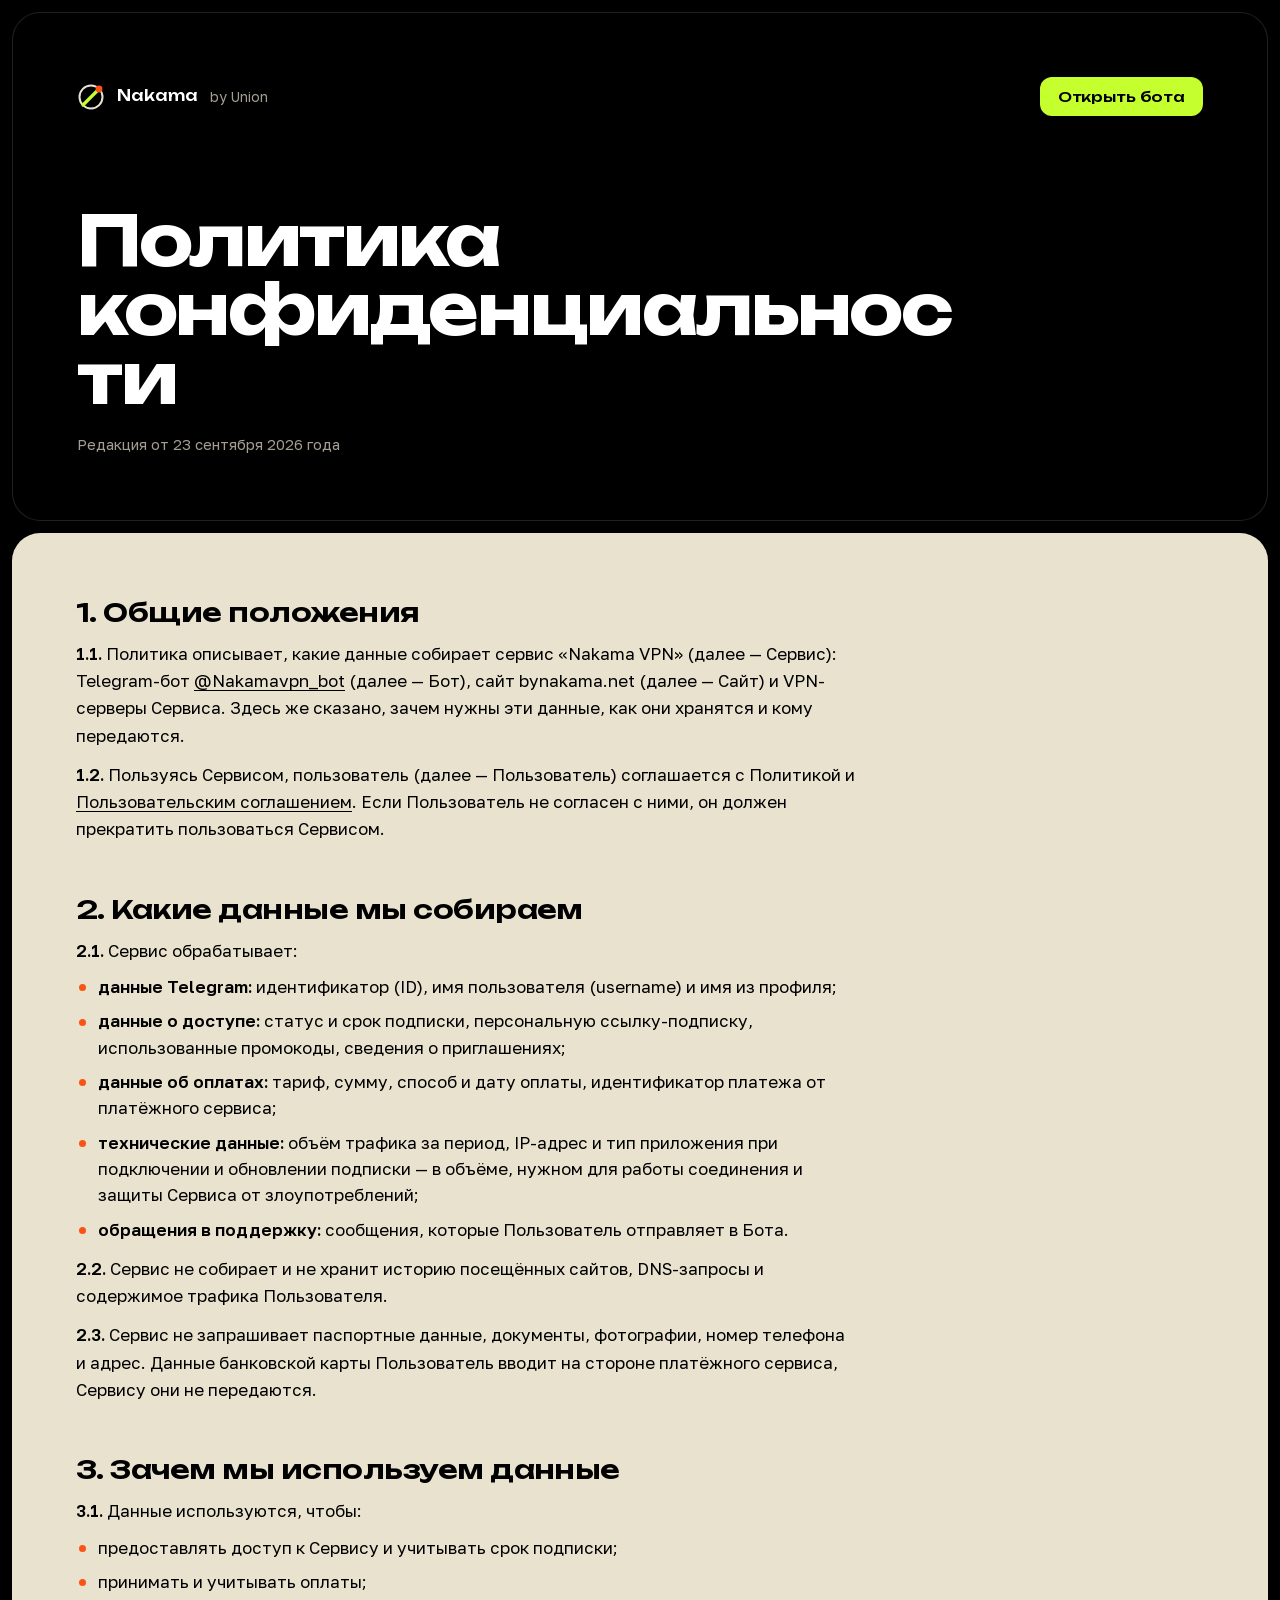
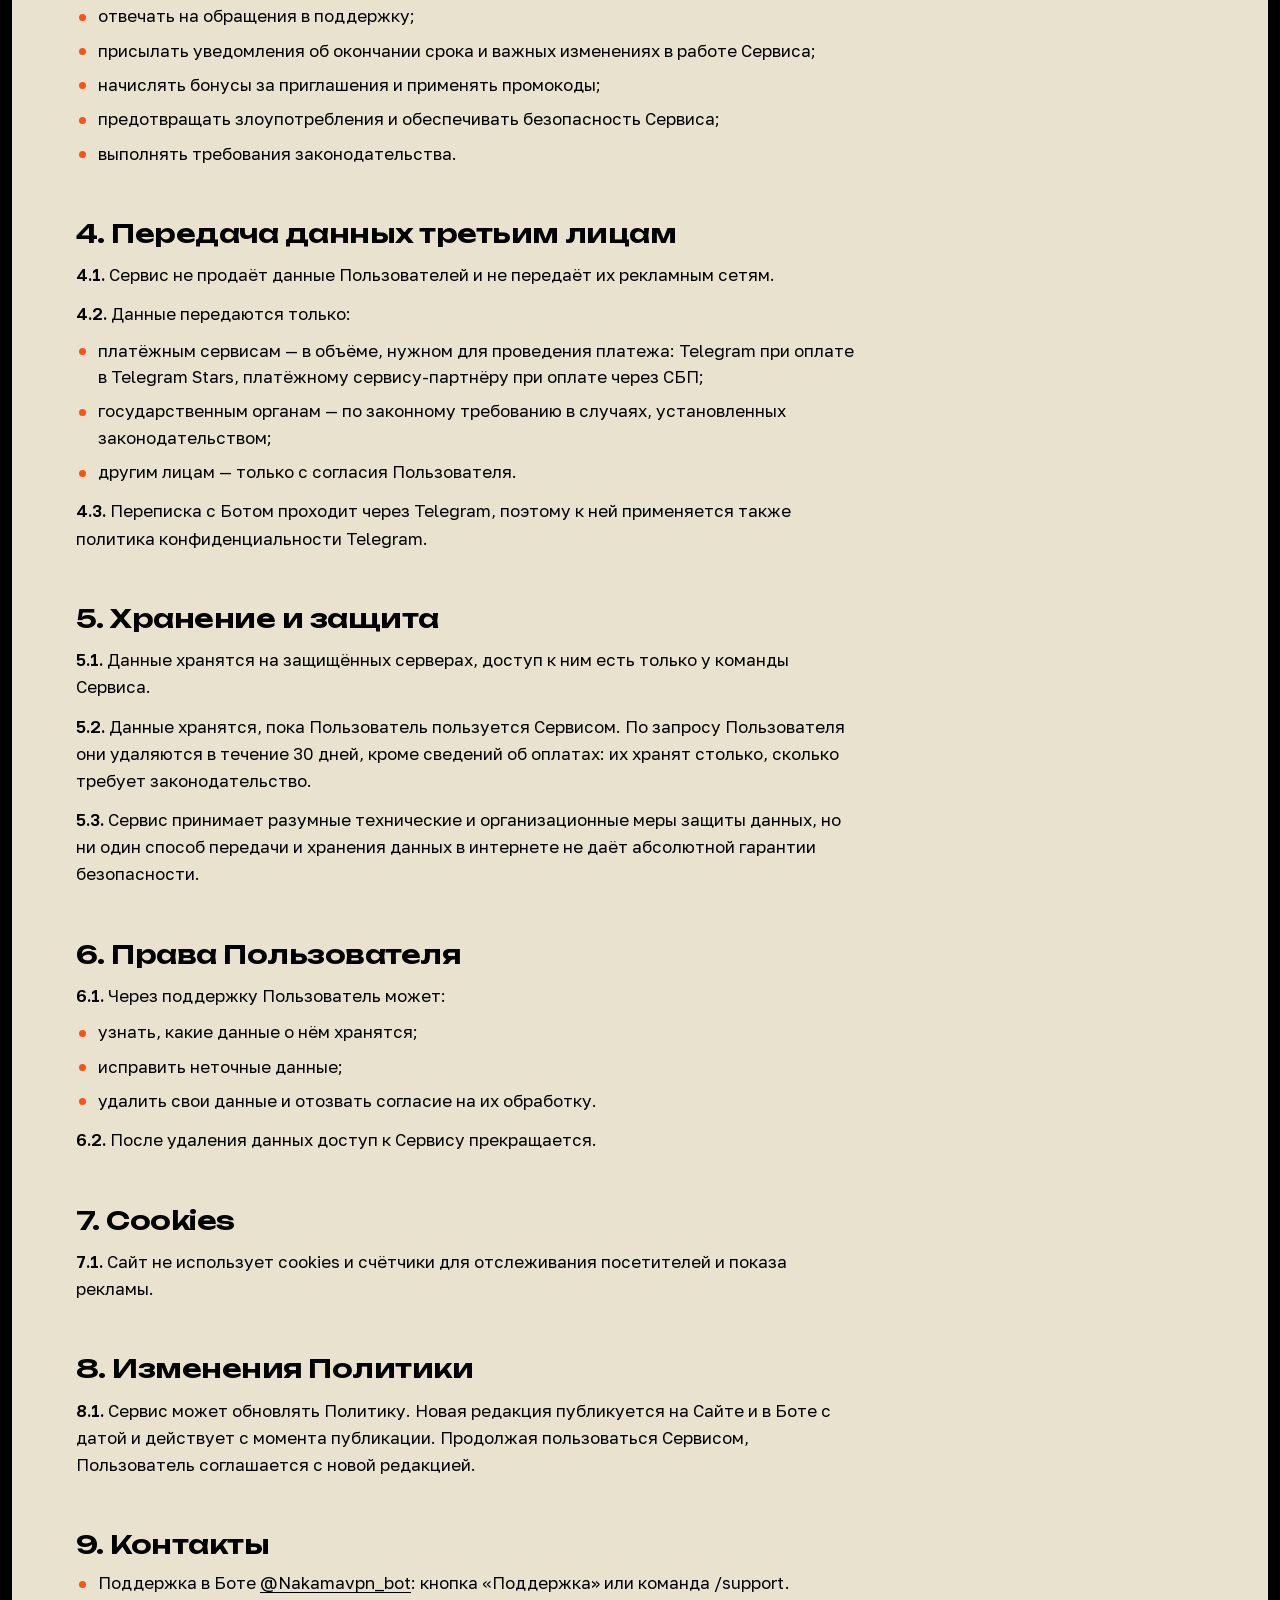
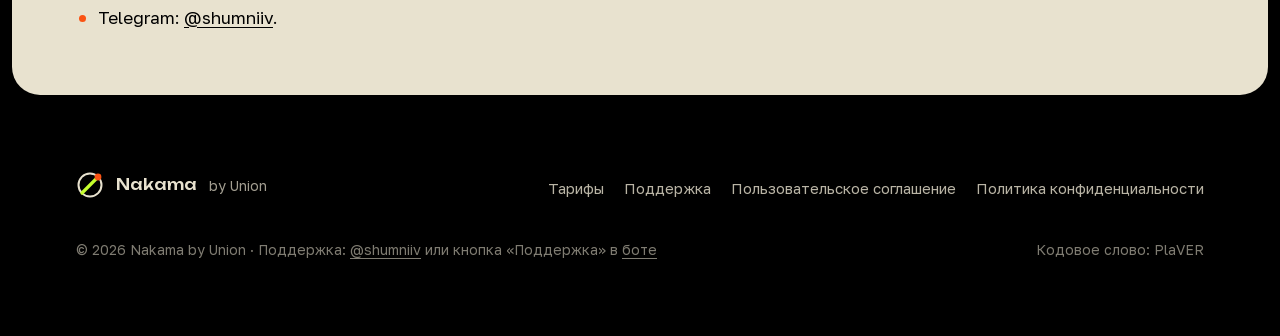
==== privacy/index.html @ e4d21548 "Terms of service, privacy policy, support contacts and pricing details Co-Authored-By: Claude Opus 5" ====
<!doctype html>
<html lang="ru">
<head>
  <meta charset="utf-8">
  <meta name="viewport" content="width=device-width, initial-scale=1">
  <title>Политика конфиденциальности — Nakama VPN</title>
  <meta name="description" content="Какие данные собирает сервис Nakama VPN, зачем они нужны, как хранятся и кому передаются.">
  <meta name="theme-color" content="#000000">
  <link rel="icon" type="image/svg+xml" href="../assets/mark.svg">
  <link rel="stylesheet" href="../css/fonts.css">
  <link rel="stylesheet" href="../css/style.css">
</head>
<body>
<a class="skip" href="#main">К содержанию</a>

<div class="page">

  <header class="block block--black doc-head">
    <nav class="nav" aria-label="Навигация">
      <a class="brand" href="../">
        <svg width="28" height="28" viewBox="0 0 28 28" aria-hidden="true">
          <circle cx="14" cy="14" r="11.5" fill="none" stroke="#E8E2CF" stroke-width="2"/>
          <path d="M6 22 L22 6" stroke="#C6FF2E" stroke-width="3.2" stroke-linecap="round"/>
          <circle cx="22" cy="6" r="3.4" fill="#FA5313"/>
        </svg>
        Nakama <small>by Union</small>
      </a>
      <a class="btn btn--lime btn--sm" href="https://t.me/Nakamavpn_bot">Открыть бота</a>
    </nav>
    <h1 class="doc-title">Политика конфиденциальности</h1>
    <p class="doc-date">Редакция от 23 сентября 2026 года</p>
  </header>

  <main class="block block--cream" id="main">
    <article class="doc">

      <h2>1. Общие положения</h2>
      <p><span class="n">1.1.</span> Политика описывает, какие данные собирает сервис «Nakama VPN» (далее — Сервис): Telegram-бот <a href="https://t.me/Nakamavpn_bot">@Nakamavpn_bot</a> (далее — Бот), сайт bynakama.net (далее — Сайт) и VPN-серверы Сервиса. Здесь же сказано, зачем нужны эти данные, как они хранятся и кому передаются.</p>
      <p><span class="n">1.2.</span> Пользуясь Сервисом, пользователь (далее — Пользователь) соглашается с Политикой и <a href="../terms/">Пользовательским соглашением</a>. Если Пользователь не согласен с ними, он должен прекратить пользоваться Сервисом.</p>

      <h2>2. Какие данные мы собираем</h2>
      <p><span class="n">2.1.</span> Сервис обрабатывает:</p>
      <ul>
        <li><b>данные Telegram:</b> идентификатор (ID), имя пользователя (username) и имя из профиля;</li>
        <li><b>данные о доступе:</b> статус и срок подписки, персональную ссылку-подписку, использованные промокоды, сведения о приглашениях;</li>
        <li><b>данные об оплатах:</b> тариф, сумму, способ и дату оплаты, идентификатор платежа от платёжного сервиса;</li>
        <li><b>технические данные:</b> объём трафика за период, IP-адрес и тип приложения при подключении и обновлении подписки — в объёме, нужном для работы соединения и защиты Сервиса от злоупотреблений;</li>
        <li><b>обращения в поддержку:</b> сообщения, которые Пользователь отправляет в Бота.</li>
      </ul>
      <p><span class="n">2.2.</span> Сервис не собирает и не хранит историю посещённых сайтов, DNS-запросы и содержимое трафика Пользователя.</p>
      <p><span class="n">2.3.</span> Сервис не запрашивает паспортные данные, документы, фотографии, номер телефона и адрес. Данные банковской карты Пользователь вводит на стороне платёжного сервиса, Сервису они не передаются.</p>

      <h2>3. Зачем мы используем данные</h2>
      <p><span class="n">3.1.</span> Данные используются, чтобы:</p>
      <ul>
        <li>предоставлять доступ к Сервису и учитывать срок подписки;</li>
        <li>принимать и учитывать оплаты;</li>
        <li>отвечать на обращения в поддержку;</li>
        <li>присылать уведомления об окончании срока и важных изменениях в работе Сервиса;</li>
        <li>начислять бонусы за приглашения и применять промокоды;</li>
        <li>предотвращать злоупотребления и обеспечивать безопасность Сервиса;</li>
        <li>выполнять требования законодательства.</li>
      </ul>

      <h2>4. Передача данных третьим лицам</h2>
      <p><span class="n">4.1.</span> Сервис не продаёт данные Пользователей и не передаёт их рекламным сетям.</p>
      <p><span class="n">4.2.</span> Данные передаются только:</p>
      <ul>
        <li>платёжным сервисам — в объёме, нужном для проведения платежа: Telegram при оплате в Telegram Stars, платёжному сервису-партнёру при оплате через СБП;</li>
        <li>государственным органам — по законному требованию в случаях, установленных законодательством;</li>
        <li>другим лицам — только с согласия Пользователя.</li>
      </ul>
      <p><span class="n">4.3.</span> Переписка с Ботом проходит через Telegram, поэтому к ней применяется также политика конфиденциальности Telegram.</p>

      <h2>5. Хранение и защита</h2>
      <p><span class="n">5.1.</span> Данные хранятся на защищённых серверах, доступ к ним есть только у команды Сервиса.</p>
      <p><span class="n">5.2.</span> Данные хранятся, пока Пользователь пользуется Сервисом. По запросу Пользователя они удаляются в течение 30 дней, кроме сведений об оплатах: их хранят столько, сколько требует законодательство.</p>
      <p><span class="n">5.3.</span> Сервис принимает разумные технические и организационные меры защиты данных, но ни один способ передачи и хранения данных в интернете не даёт абсолютной гарантии безопасности.</p>

      <h2>6. Права Пользователя</h2>
      <p><span class="n">6.1.</span> Через поддержку Пользователь может:</p>
      <ul>
        <li>узнать, какие данные о нём хранятся;</li>
        <li>исправить неточные данные;</li>
        <li>удалить свои данные и отозвать согласие на их обработку.</li>
      </ul>
      <p><span class="n">6.2.</span> После удаления данных доступ к Сервису прекращается.</p>

      <h2>7. Cookies</h2>
      <p><span class="n">7.1.</span> Сайт не использует cookies и счётчики для отслеживания посетителей и показа рекламы.</p>

      <h2>8. Изменения Политики</h2>
      <p><span class="n">8.1.</span> Сервис может обновлять Политику. Новая редакция публикуется на Сайте и в Боте с датой и действует с момента публикации. Продолжая пользоваться Сервисом, Пользователь соглашается с новой редакцией.</p>

      <h2>9. Контакты</h2>
      <ul>
        <li>Поддержка в Боте <a href="https://t.me/Nakamavpn_bot?start=support">@Nakamavpn_bot</a>: кнопка «Поддержка» или команда /support.</li>
        <li>Telegram: <a href="https://t.me/shumniiv">@shumniiv</a>.</li>
      </ul>

    </article>
  </main>

  <footer class="foot">
    <div>
      <a class="brand" href="../">
        <svg width="28" height="28" viewBox="0 0 28 28" aria-hidden="true">
          <circle cx="14" cy="14" r="11.5" fill="none" stroke="#E8E2CF" stroke-width="2"/>
          <path d="M6 22 L22 6" stroke="#C6FF2E" stroke-width="3.2" stroke-linecap="round"/>
          <circle cx="22" cy="6" r="3.4" fill="#FA5313"/>
        </svg>
        Nakama <small>by Union</small>
      </a>
    </div>
    <nav class="foot__links" aria-label="Ссылки">
      <a href="../#pass">Тарифы</a>
      <a href="https://t.me/Nakamavpn_bot?start=support">Поддержка</a>
      <a href="../terms/">Пользовательское соглашение</a>
      <a href="../privacy/" aria-current="page">Политика конфиденциальности</a>
    </nav>
    <div class="foot__meta">
      <span>© 2026 Nakama by Union · Поддержка: <a href="https://t.me/shumniiv">@shumniiv</a> или кнопка «Поддержка» в <a href="https://t.me/Nakamavpn_bot">боте</a></span>
      <span>Кодовое слово: PlaVER</span>
    </div>
  </footer>

</div>
</body>
</html>
---- css/fonts.css ----
@font-face{font-family:'Golos Text';font-style:normal;font-weight:400 600;font-display:swap;src:url(../fonts/golos-text-cyrillic.woff2) format('woff2');unicode-range:U+0301, U+0400-045F, U+0490-0491, U+04B0-04B1, U+2116;}
@font-face{font-family:'Golos Text';font-style:normal;font-weight:400 600;font-display:swap;src:url(../fonts/golos-text-latin.woff2) format('woff2');unicode-range:U+0000-00FF, U+0131, U+0152-0153, U+02BB-02BC, U+02C6, U+02DA, U+02DC, U+0304, U+0308, U+0329, U+2000-206F, U+20AC, U+2122, U+2191, U+2193, U+2212, U+2215, U+FEFF, U+FFFD;}
@font-face{font-family:'Unbounded';font-style:normal;font-weight:400 900;font-display:swap;src:url(../fonts/unbounded-cyrillic.woff2) format('woff2');unicode-range:U+0301, U+0400-045F, U+0490-0491, U+04B0-04B1, U+2116;}
@font-face{font-family:'Unbounded';font-style:normal;font-weight:400 900;font-display:swap;src:url(../fonts/unbounded-latin.woff2) format('woff2');unicode-range:U+0000-00FF, U+0131, U+0152-0153, U+02BB-02BC, U+02C6, U+02DA, U+02DC, U+0304, U+0308, U+0329, U+2000-206F, U+20AC, U+2122, U+2191, U+2193, U+2212, U+2215, U+FEFF, U+FFFD;}
---- css/style.css ----
/* Nakama by Union — VPN landing
   Палитра из брендбука: чёрный, лайм, оранжевый, крем, умбра, белый. */

:root {
  --black: #000;
  --lime: #c6ff2e;
  --orange: #fa5313;
  --cream: #e8e2cf;
  --umber: #4d413b;
  --umber-deep: #2a2320;
  --white: #fff;

  --gutter: 12px;
  --radius: 28px;
  --pad: clamp(24px, 5vw, 72px);

  --display: 'Unbounded', system-ui, sans-serif;
  --text: 'Golos Text', system-ui, sans-serif;
  --jp: 'Hiragino Sans', 'Hiragino Kaku Gothic ProN', 'Yu Gothic', 'Noto Sans JP', sans-serif;
}

* { box-sizing: border-box; }

html { scroll-behavior: smooth; }
@media (prefers-reduced-motion: reduce) { html { scroll-behavior: auto; } }

body {
  margin: 0;
  background: var(--black);
  color: var(--white);
  font-family: var(--text);
  font-size: 18px;
  line-height: 1.5;
  -webkit-font-smoothing: antialiased;
  text-rendering: optimizeLegibility;
}

a { color: inherit; }
img, svg { display: block; }
h1, h2, h3, p, ul, ol, figure { margin: 0; }
ul, ol { padding: 0; list-style: none; }

:focus-visible { outline: 3px solid var(--orange); outline-offset: 3px; border-radius: 4px; }
.block--orange :focus-visible { outline-color: var(--black); }

.skip {
  position: absolute; left: 12px; top: -60px;
  background: var(--lime); color: var(--black);
  padding: 10px 14px; border-radius: 10px; z-index: 10; text-decoration: none;
}
.skip:focus { top: 12px; }

/* ---------- Блоки страницы ---------- */

.page {
  padding: var(--gutter);
  display: grid;
  gap: var(--gutter);
}

.block {
  position: relative;
  overflow: hidden;
  border-radius: var(--radius);
  padding: var(--pad);
}
.block--black  { background: var(--black); color: var(--white); border: 1px solid rgba(232, 226, 207, .14); }
.block--cream  { background: var(--cream); color: var(--black); }
.block--lime   { background: var(--lime); color: var(--black); }
.block--orange { background: var(--orange); color: var(--black); }
.block--umber  { background: var(--umber-deep); color: var(--cream); }

.row {
  display: grid;
  grid-template-columns: 1fr 1fr;
  gap: var(--gutter);
}

/* ---------- Типографика ---------- */

.h2 {
  font-family: var(--display);
  font-weight: 700;
  font-size: clamp(32px, 5.2vw, 84px);
  line-height: .98;
  letter-spacing: -.03em;
}
.h2--sm { font-size: clamp(26px, 3.2vw, 48px); }
.h2--cream { color: var(--cream); }

.lead {
  font-size: clamp(17px, 1.35vw, 21px);
  max-width: 52ch;
}

/* ---------- Кнопки ---------- */

.btn {
  display: inline-flex;
  align-items: center;
  gap: 10px;
  font-family: var(--display);
  font-weight: 500;
  font-size: 15px;
  letter-spacing: -.01em;
  line-height: 1.1;
  text-decoration: none;
  padding: 17px 26px;
  border-radius: 14px;
  border: 0;
  cursor: pointer;
  transition: transform .15s ease, background-color .15s ease, color .15s ease;
}
.btn--lime  { background: var(--lime); color: var(--black); }
.btn--black { background: var(--black); color: var(--lime); }
.btn--cream { background: var(--cream); color: var(--black); }
.btn--sm    { padding: 12px 18px; font-size: 14px; border-radius: 12px; }
.btn:hover  { transform: translateY(-2px); }
.btn--lime:hover  { background: var(--white); }
.btn--cream:hover { background: var(--white); }

/* ---------- Шапка ---------- */

.nav {
  display: flex;
  align-items: center;
  justify-content: space-between;
  gap: 16px;
  margin-bottom: clamp(40px, 7vw, 96px);
}
.brand {
  display: flex;
  align-items: center;
  gap: 12px;
  font-family: var(--display);
  font-weight: 500;
  font-size: 15px;
  text-decoration: none;
  white-space: nowrap;
}
.brand small {
  font-family: var(--text);
  font-weight: 400;
  font-size: 14px;
  color: var(--cream);
  opacity: .7;
}
.nav__links { display: flex; gap: 28px; font-size: 15px; }
.nav__links a { text-decoration: none; color: var(--cream); opacity: .8; transition: color .15s, opacity .15s; }
.nav__links a:hover { opacity: 1; color: var(--lime); }

/* ---------- Первый экран ---------- */

.wordmark {
  display: flex;
  font-family: var(--display);
  font-weight: 900;
  font-size: clamp(56px, 17vw, 330px);
  line-height: .86;
  letter-spacing: -.045em;
  color: var(--lime);
  white-space: nowrap;
  --bleed: clamp(6px, 2vw, 36px);
  margin: 0 calc(-1 * var(--bleed));
  user-select: none;
}
.wordmark span { display: inline-block; }

.hero__grid {
  display: grid;
  grid-template-columns: minmax(0, 1.2fr) minmax(280px, .8fr);
  gap: clamp(24px, 4vw, 64px);
  align-items: start;
  margin-top: clamp(24px, 3vw, 48px);
}
.hero__tagline {
  font-family: var(--display);
  font-weight: 500;
  font-size: clamp(26px, 3.4vw, 52px);
  line-height: 1.08;
  letter-spacing: -.02em;
  max-width: 14ch;
}
.hero__lead { margin-top: 24px; color: var(--cream); }
.hero__cta {
  margin-top: 36px;
  display: flex;
  flex-wrap: wrap;
  align-items: center;
  gap: 16px 24px;
}
.hero__note { font-size: 15px; color: var(--cream); opacity: .75; max-width: 26ch; }

.status {
  margin-top: 40px;
  display: inline-flex;
  align-items: center;
  gap: 12px;
  font-size: 15px;
  color: var(--cream);
  border: 1px solid rgba(232, 226, 207, .22);
  border-radius: 999px;
  padding: 10px 18px 10px 12px;
}
.status__dot {
  width: 10px; height: 10px; border-radius: 50%;
  background: var(--orange);
  transition: background-color .5s ease;
}
.status--on .status__dot { background: var(--lime); }

/* Телефон с чатом бота */

.phone {
  --overlap: clamp(60px, 9vw, 150px);
  position: relative;
  justify-self: end;
  width: min(300px, 100%);
  aspect-ratio: 9 / 19;
  margin-top: calc(-1 * var(--overlap));
  padding: 11px;
  border-radius: 44px;
  background: var(--black);
  border: 1.5px solid rgba(232, 226, 207, .4);
  transform: rotate(-6deg);
  box-shadow: 18px 18px 0 var(--orange);
}
.screen {
  height: 100%;
  border-radius: 34px;
  background: #1c1c1c;
  overflow: hidden;
  display: flex;
  flex-direction: column;
}
.screen__bar {
  display: flex;
  align-items: center;
  gap: 10px;
  padding: 16px 14px 12px;
  border-bottom: 1px solid rgba(255, 255, 255, .08);
}
.avatar {
  width: 32px; height: 32px; border-radius: 50%;
  background: var(--lime); color: var(--black);
  display: grid; place-items: center;
  font-family: var(--display); font-weight: 900; font-size: 13px;
}
.screen__title { font-size: 13px; font-weight: 600; line-height: 1.2; }
.screen__sub { font-size: 11px; color: var(--lime); }
.chat {
  flex: 1;
  padding: 14px 12px;
  display: flex;
  flex-direction: column;
  gap: 10px;
  font-size: 12.5px;
  line-height: 1.4;
}
.msg {
  max-width: 88%;
  padding: 10px 12px;
  border-radius: 16px 16px 16px 4px;
  background: #2c2c2c;
  color: #f2f2f2;
}
.msg--user {
  align-self: flex-end;
  background: var(--orange);
  color: var(--black);
  border-radius: 16px 16px 4px 16px;
}
.msg b { font-weight: 600; }
.chips { display: grid; gap: 6px; margin-top: 2px; }
.chip {
  border: 1px solid rgba(198, 255, 46, .4);
  color: var(--lime);
  border-radius: 10px;
  padding: 8px 10px;
  font-size: 12px;
  text-align: center;
}
.chip--solid { background: var(--lime); color: var(--black); font-weight: 600; border-color: var(--lime); }
.screen__input {
  margin: 0 12px 14px;
  padding: 10px 14px;
  border-radius: 14px;
  background: #2c2c2c;
  color: rgba(255, 255, 255, .45);
  font-size: 12px;
}

/* ---------- Манифест ---------- */

.manifest {
  display: grid;
  grid-template-columns: 1fr 1fr;
  gap: clamp(24px, 4vw, 64px);
}
.manifest__text {
  display: grid;
  gap: 18px;
  align-content: start;
  font-size: clamp(17px, 1.4vw, 21px);
  max-width: 56ch;
}
.origin { font-size: 15px; color: var(--umber); max-width: 46ch; }
.pull {
  margin-top: clamp(40px, 6vw, 88px);
  font-family: var(--display);
  font-weight: 500;
  font-size: clamp(22px, 2.6vw, 40px);
  line-height: 1.15;
  letter-spacing: -.02em;
  max-width: 26ch;
}
.jp {
  position: absolute;
  right: -.06em;
  bottom: -.28em;
  font-family: var(--jp);
  font-weight: 700;
  font-size: clamp(160px, 28vw, 420px);
  line-height: 1;
  color: rgba(0, 0, 0, .055);
  pointer-events: none;
  user-select: none;
}

/* ---------- Как подключиться ---------- */

.steps {
  margin-top: clamp(28px, 4vw, 48px);
  display: grid;
  gap: 4px;
}
.step {
  display: grid;
  grid-template-columns: 2.2ch 1fr;
  gap: 18px;
  align-items: start;
  padding: 20px 0 22px;
  border-top: 1px solid rgba(0, 0, 0, .2);
}
.step__n {
  font-family: var(--display);
  font-weight: 900;
  font-size: clamp(28px, 3vw, 44px);
  line-height: 1;
  letter-spacing: -.03em;
}
.step__t { font-size: clamp(16px, 1.25vw, 19px); max-width: 40ch; }
.step__t b { font-weight: 600; }
.apps { margin-top: 26px; display: flex; flex-wrap: wrap; gap: 10px; }
.app {
  border: 1.5px solid var(--black);
  border-radius: 999px;
  padding: 8px 14px;
  font-size: 14px;
  font-weight: 500;
}
.apps__note { margin-top: 14px; font-size: 14px; opacity: .7; }

/* ---------- Где работает ---------- */

.where { margin-top: clamp(28px, 4vw, 48px); display: grid; }
.where__item {
  display: grid;
  grid-template-columns: minmax(110px, .32fr) 1fr;
  gap: 16px;
  padding: 20px 0;
  border-top: 1px solid rgba(232, 226, 207, .16);
}
.where__k { font-family: var(--display); font-weight: 500; font-size: 17px; color: var(--lime); }
.where__v { color: var(--cream); font-size: 16px; max-width: 44ch; }

/* ---------- Тарифы-билеты ---------- */

.tickets {
  margin-top: clamp(28px, 4vw, 56px);
  display: grid;
  grid-template-columns: repeat(3, 1fr);
  gap: var(--gutter);
}
.ticket {
  position: relative;
  background: var(--cream);
  color: var(--black);
  border-radius: 20px;
  display: grid;
  grid-template-rows: auto 1fr;
}
.ticket--hot { background: var(--lime); }
.ticket__tag {
  position: absolute;
  top: -13px;
  right: 20px;
  background: var(--orange);
  color: var(--black);
  font-family: var(--display);
  font-size: 12px;
  font-weight: 500;
  padding: 6px 12px;
  border-radius: 999px;
}
.ticket__stub {
  position: relative;
  padding: 26px 24px 22px;
  border-bottom: 2px dashed rgba(0, 0, 0, .35);
  display: flex;
  justify-content: space-between;
  align-items: baseline;
  gap: 12px;
}
.ticket__stub::before,
.ticket__stub::after {
  content: "";
  position: absolute;
  bottom: -12px;
  width: 22px; height: 22px;
  border-radius: 50%;
  background: var(--black);
}
.ticket__stub::before { left: -11px; }
.ticket__stub::after  { right: -11px; }
.ticket__dur {
  font-family: var(--display);
  font-weight: 700;
  font-size: clamp(24px, 2.3vw, 34px);
  letter-spacing: -.02em;
  line-height: 1;
}
.ticket__code { font-family: var(--display); font-size: 12px; font-weight: 500; opacity: .55; }
.ticket__body {
  padding: 26px 24px 24px;
  display: grid;
  gap: 18px;
  align-content: start;
}
.ticket__price {
  font-family: var(--display);
  font-weight: 900;
  font-size: clamp(40px, 4vw, 62px);
  line-height: 1;
  letter-spacing: -.04em;
}
.ticket__per { font-size: 15px; opacity: .7; margin-top: 8px; }
.ticket__feat { display: grid; gap: 6px; font-size: 15px; }
.ticket__feat li { padding-left: 18px; position: relative; }
.ticket__feat li::before {
  content: "";
  position: absolute; left: 0; top: .55em;
  width: 8px; height: 8px; border-radius: 50%;
  background: var(--orange);
}
.barcode {
  height: 44px;
  border-radius: 2px;
  opacity: .85;
  background: repeating-linear-gradient(90deg,
    var(--black) 0 2px, transparent 2px 5px,
    var(--black) 5px 6px, transparent 6px 10px,
    var(--black) 10px 13px, transparent 13px 16px,
    var(--black) 16px 17px, transparent 17px 21px);
}
.tickets__note { margin-top: 24px; font-size: 15px; color: var(--cream); opacity: .75; max-width: 60ch; }

/* ---------- Пригласи своего ---------- */

.ref {
  display: grid;
  grid-template-columns: 1.1fr .9fr;
  gap: clamp(24px, 4vw, 64px);
  align-items: end;
}
.ref__text { font-size: clamp(17px, 1.4vw, 21px); max-width: 48ch; margin-top: 22px; }
.ref__big {
  font-family: var(--display);
  font-weight: 900;
  font-size: clamp(88px, 13vw, 220px);
  line-height: .85;
  letter-spacing: -.05em;
  text-align: right;
}
.ref__big small {
  display: block;
  font-family: var(--text);
  font-weight: 500;
  font-size: clamp(16px, 1.4vw, 22px);
  letter-spacing: 0;
  line-height: 1.35;
  margin-top: 16px;
  max-width: 22ch;
  margin-left: auto;
}
.ref .btn { margin-top: 32px; }

/* ---------- Вопросы ---------- */

.faq { margin-top: clamp(28px, 4vw, 48px); border-top: 1px solid rgba(0, 0, 0, .2); }
.faq details { border-bottom: 1px solid rgba(0, 0, 0, .2); }
.faq summary {
  list-style: none;
  cursor: pointer;
  display: flex;
  justify-content: space-between;
  align-items: center;
  gap: 20px;
  padding: 22px 0;
  font-family: var(--display);
  font-weight: 500;
  font-size: clamp(17px, 1.5vw, 22px);
  letter-spacing: -.01em;
}
.faq summary::-webkit-details-marker { display: none; }
.faq summary::after {
  content: "+";
  flex: none;
  font-weight: 400;
  font-size: 30px;
  line-height: 1;
  transition: transform .2s ease;
}
.faq details[open] summary::after { transform: rotate(45deg); }
.faq p { padding: 0 0 24px; max-width: 62ch; font-size: 17px; opacity: .88; }

/* ---------- Подвал ---------- */

.foot {
  display: grid;
  grid-template-columns: 1fr auto;
  gap: 24px 48px;
  align-items: end;
  padding: var(--pad);
  color: var(--cream);
}
.foot__line { margin-top: 14px; font-size: 15px; opacity: .7; max-width: 44ch; }
.foot__links { display: flex; flex-wrap: wrap; gap: 20px; font-size: 15px; }
.foot__links a { text-decoration: none; opacity: .8; }
.foot__links a:hover { opacity: 1; color: var(--lime); }
.foot__meta { grid-column: 1 / -1; display: flex; justify-content: space-between; gap: 16px; font-size: 14px; opacity: .55; margin-top: 16px; }
.foot__jp { font-family: var(--jp); }
.foot__meta a { text-underline-offset: 3px; }

/* ---------- Документы: соглашение и политика ---------- */

.doc-head .nav { margin-bottom: clamp(40px, 7vw, 96px); }
.doc-title { font-family: var(--display); font-weight: 700; font-size: clamp(32px, 5.4vw, 72px); line-height: 1; letter-spacing: -.035em; max-width: 14ch; overflow-wrap: break-word; hyphens: auto; }
.doc-date { margin-top: 20px; font-size: 15px; color: var(--cream); opacity: .7; }
.doc { max-width: 780px; }
.doc h2 { font-family: var(--display); font-weight: 600; font-size: clamp(20px, 2.1vw, 26px); line-height: 1.2; letter-spacing: -.02em; margin-top: clamp(36px, 4vw, 52px); }
.doc h2:first-child { margin-top: 0; }
.doc p { margin-top: 12px; font-size: 17px; line-height: 1.6; }
.doc ul { margin-top: 10px; display: grid; gap: 8px; }
.doc li { position: relative; padding-left: 22px; font-size: 17px; line-height: 1.55; }
.doc li::before { content: ""; position: absolute; left: 3px; top: .62em; width: 7px; height: 7px; border-radius: 50%; background: var(--orange); }
.doc a { text-underline-offset: 3px; }
.doc .n { font-weight: 600; }
.doc table { width: 100%; margin-top: 16px; border-collapse: collapse; font-size: 17px; }
.doc th, .doc td { padding: 12px 16px 12px 0; text-align: left; vertical-align: top; border-bottom: 1px solid rgba(0, 0, 0, .18); }
.doc th { font-family: var(--display); font-weight: 600; font-size: 14px; }
.doc td:last-child, .doc th:last-child { text-align: right; padding-right: 0; white-space: nowrap; }
.doc td small { font-size: 14px; opacity: .7; }

/* ---------- Движение (только один оркестрированный момент на первом экране) ---------- */

.motion .wordmark span {
  opacity: 0;
  transform: translateY(.35em);
  animation: rise .9s cubic-bezier(.2, .7, .2, 1) forwards;
  animation-delay: calc(var(--i) * 70ms);
}
.motion .phone {
  opacity: 0;
  transform: translateY(60px) rotate(-2deg);
  animation: phone 1s cubic-bezier(.2, .7, .2, 1) .35s forwards;
}
@keyframes rise  { to { opacity: 1; transform: none; } }
@keyframes phone { to { opacity: 1; transform: rotate(-6deg); } }

/* ---------- Адаптив ---------- */

@media (max-width: 1100px) {
  .hero__grid { grid-template-columns: minmax(0, 1fr) minmax(240px, .7fr); }
}

@media (max-width: 900px) {
  .row, .manifest, .ref, .hero__grid { grid-template-columns: 1fr; }
  .tickets { grid-template-columns: 1fr; }
  .phone {
    --overlap: 0px;
    justify-self: center;
    margin-top: 28px;
    width: min(270px, 82%);
    transform: rotate(-4deg);
  }
  @keyframes phone { to { opacity: 1; transform: rotate(-4deg); } }
  .ref__big { text-align: left; }
  .ref__big small { margin-left: 0; }
  .foot { grid-template-columns: 1fr; align-items: start; }
}

@media (max-width: 760px) {
  .nav__links { display: none; }
  .brand small { display: none; }
}

@media (max-width: 600px) {
  :root { --gutter: 8px; --radius: 22px; }
  body { font-size: 17px; }
  .hero__tagline { max-width: none; }
  .step { grid-template-columns: 2ch 1fr; gap: 14px; }
  .where__item { grid-template-columns: 1fr; gap: 6px; }
  .phone { box-shadow: 12px 12px 0 var(--orange); }
  .doc-title { font-size: 27px; }
  .foot__meta { flex-direction: column; gap: 8px; }
}
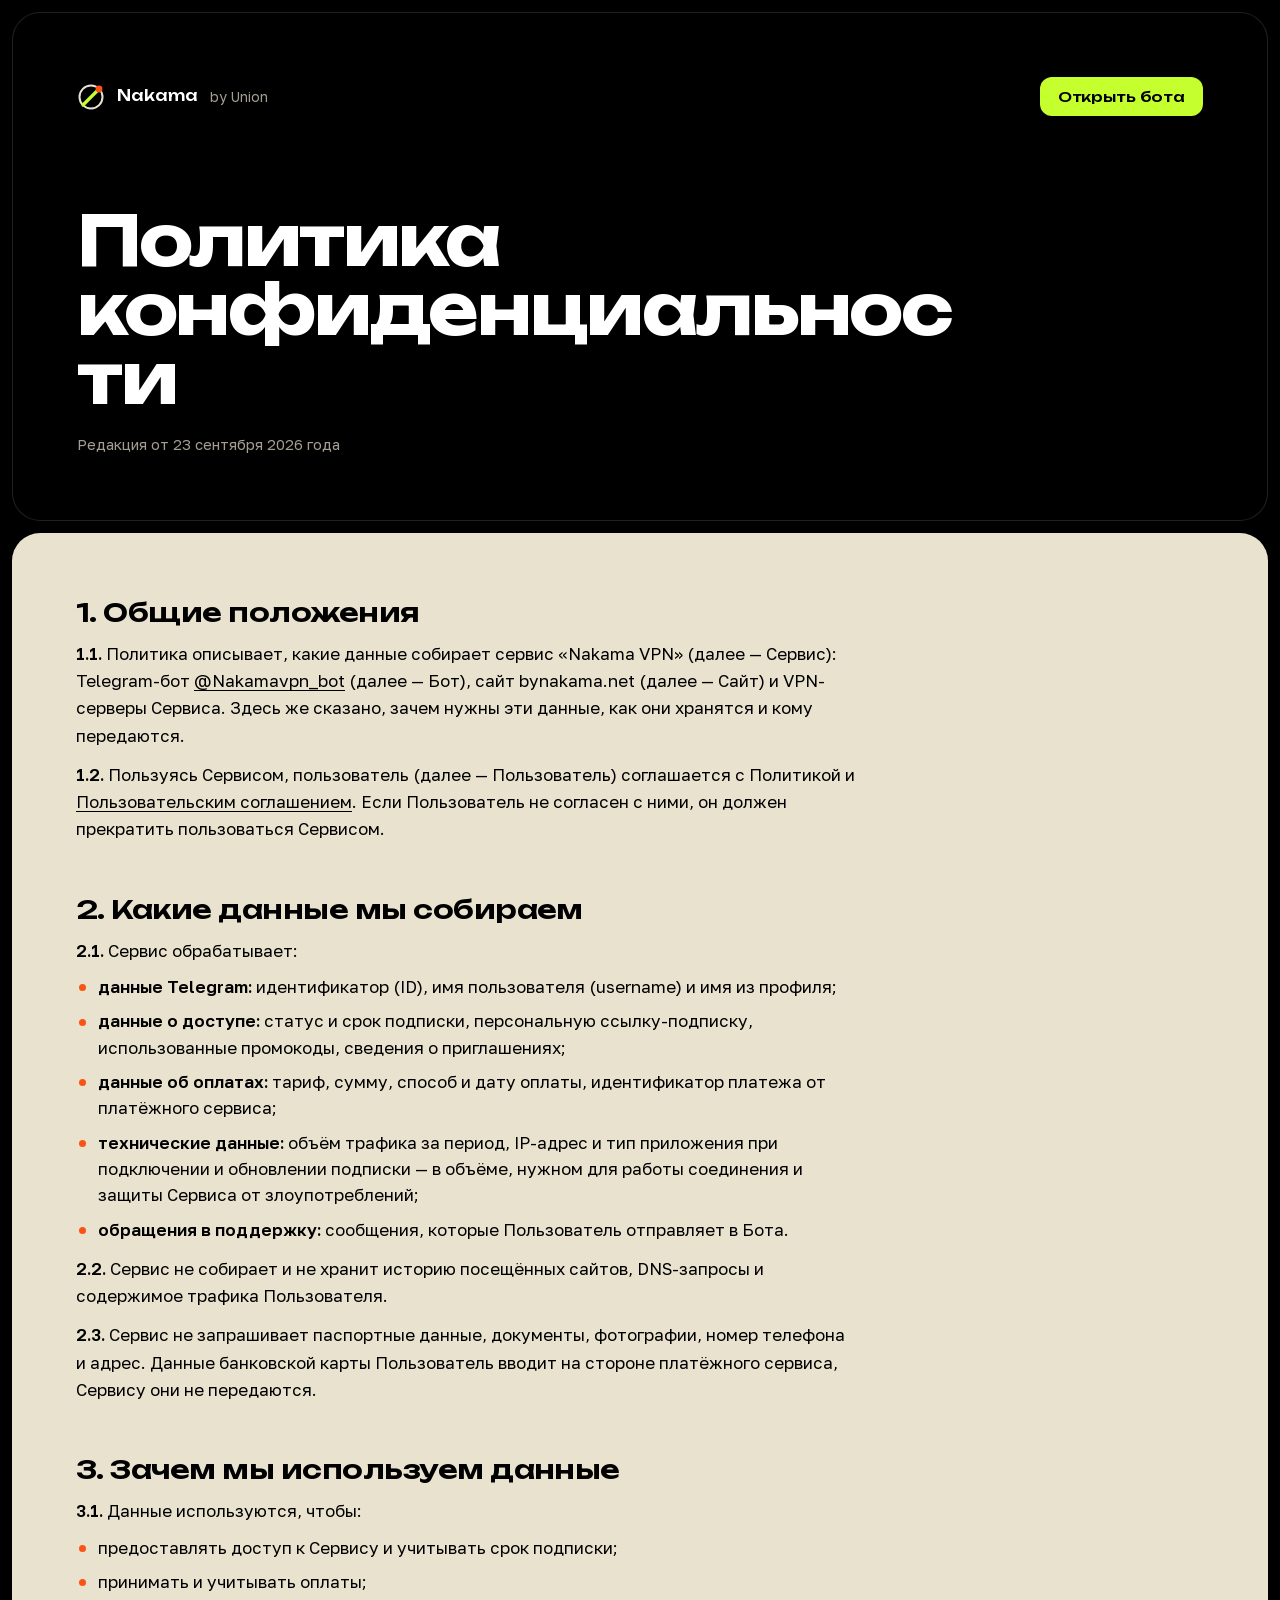
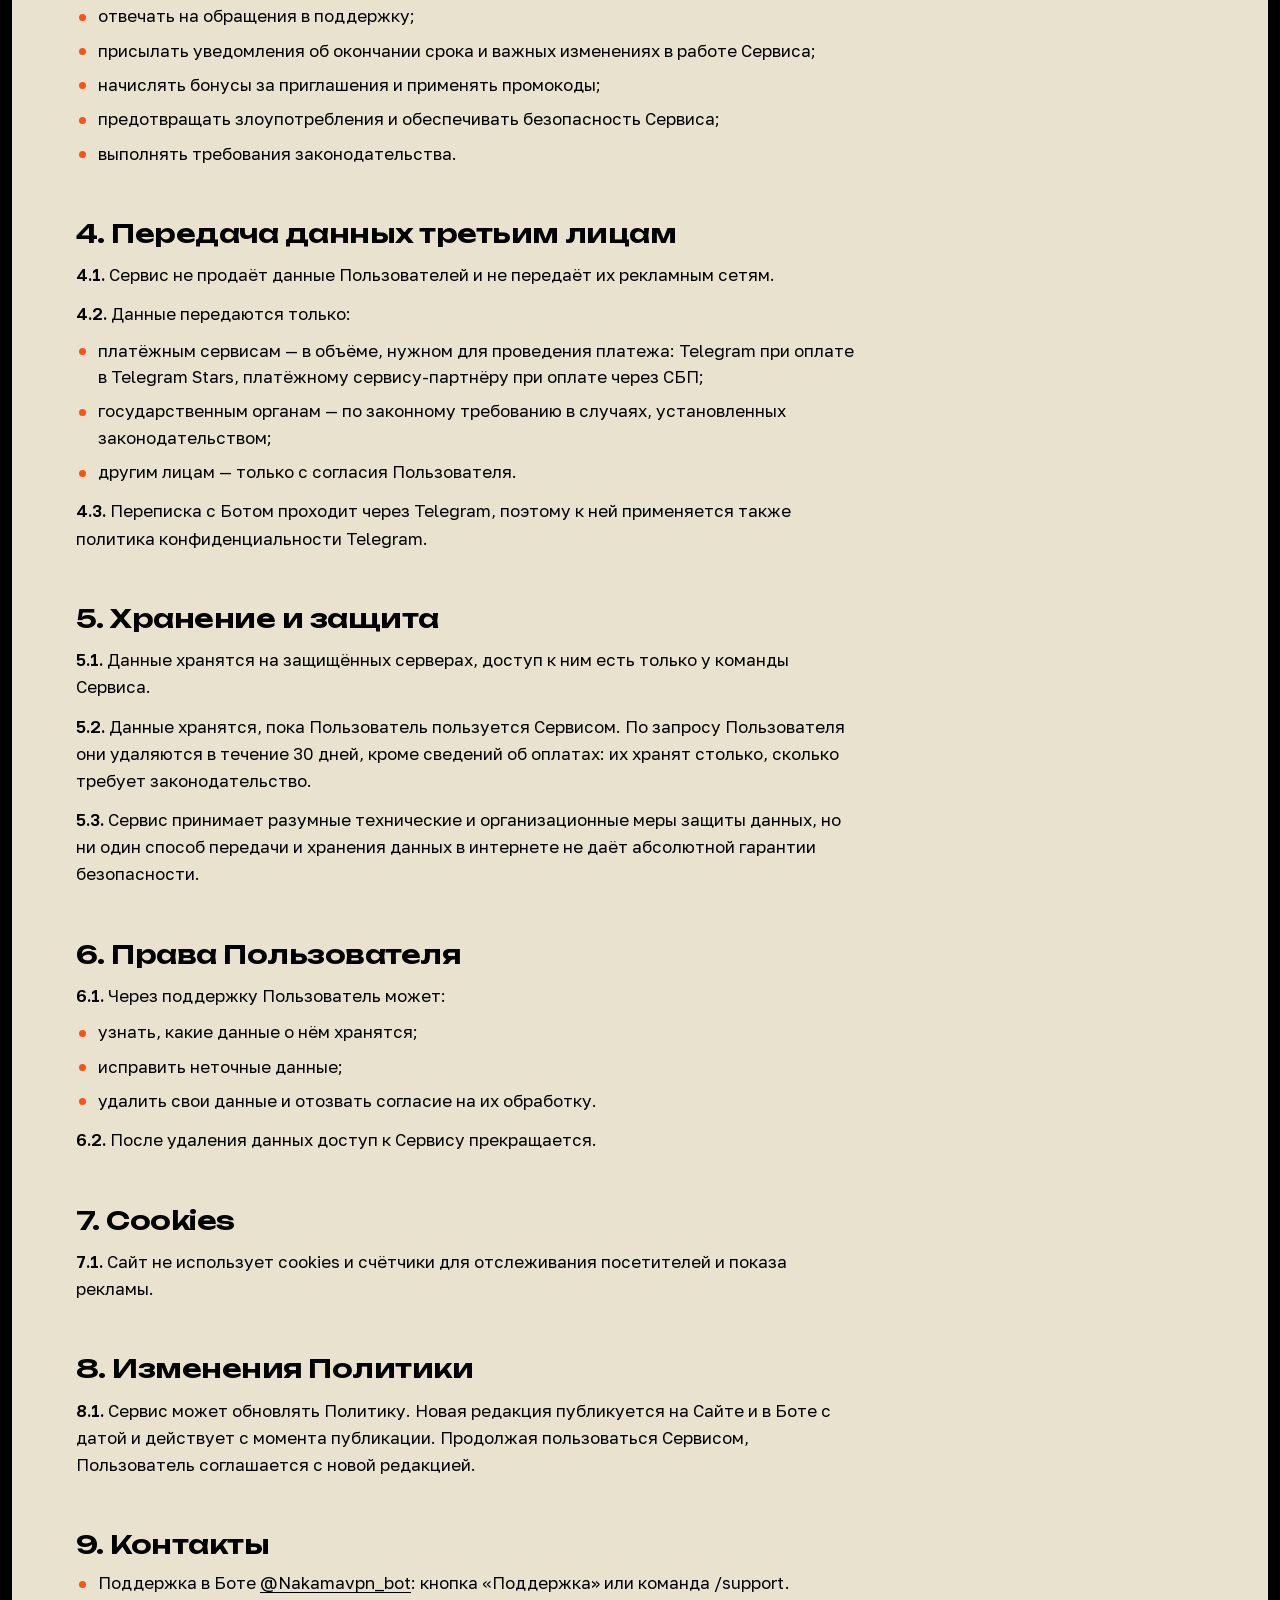
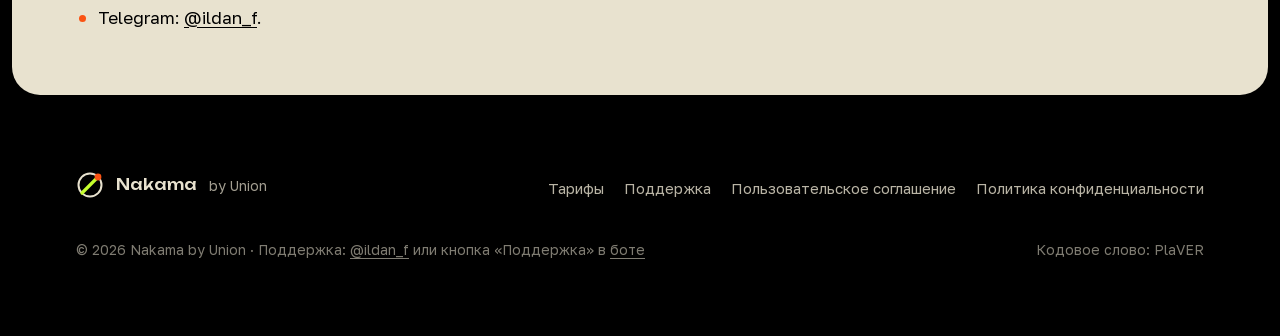
==== commit 66bc132d: "Support contact: @ildan_f Co-Authored-By: Claude Opus 5.5 <noreply@anthropic.com>" ====
--- a/privacy/index.html
+++ b/privacy/index.html
@@ -95,7 +95,7 @@
       <h2>9. Контакты</h2>
       <ul>
         <li>Поддержка в Боте <a href="https://t.me/Nakamavpn_bot?start=support">@Nakamavpn_bot</a>: кнопка «Поддержка» или команда /support.</li>
-        <li>Telegram: <a href="https://t.me/shumniiv">@shumniiv</a>.</li>
+        <li>Telegram: <a href="https://t.me/ildan_f">@ildan_f</a>.</li>
       </ul>
 
     </article>
@@ -119,7 +119,7 @@
       <a href="../privacy/" aria-current="page">Политика конфиденциальности</a>
     </nav>
     <div class="foot__meta">
-      <span>© 2026 Nakama by Union · Поддержка: <a href="https://t.me/shumniiv">@shumniiv</a> или кнопка «Поддержка» в <a href="https://t.me/Nakamavpn_bot">боте</a></span>
+      <span>© 2026 Nakama by Union · Поддержка: <a href="https://t.me/ildan_f">@ildan_f</a> или кнопка «Поддержка» в <a href="https://t.me/Nakamavpn_bot">боте</a></span>
       <span>Кодовое слово: PlaVER</span>
     </div>
   </footer>
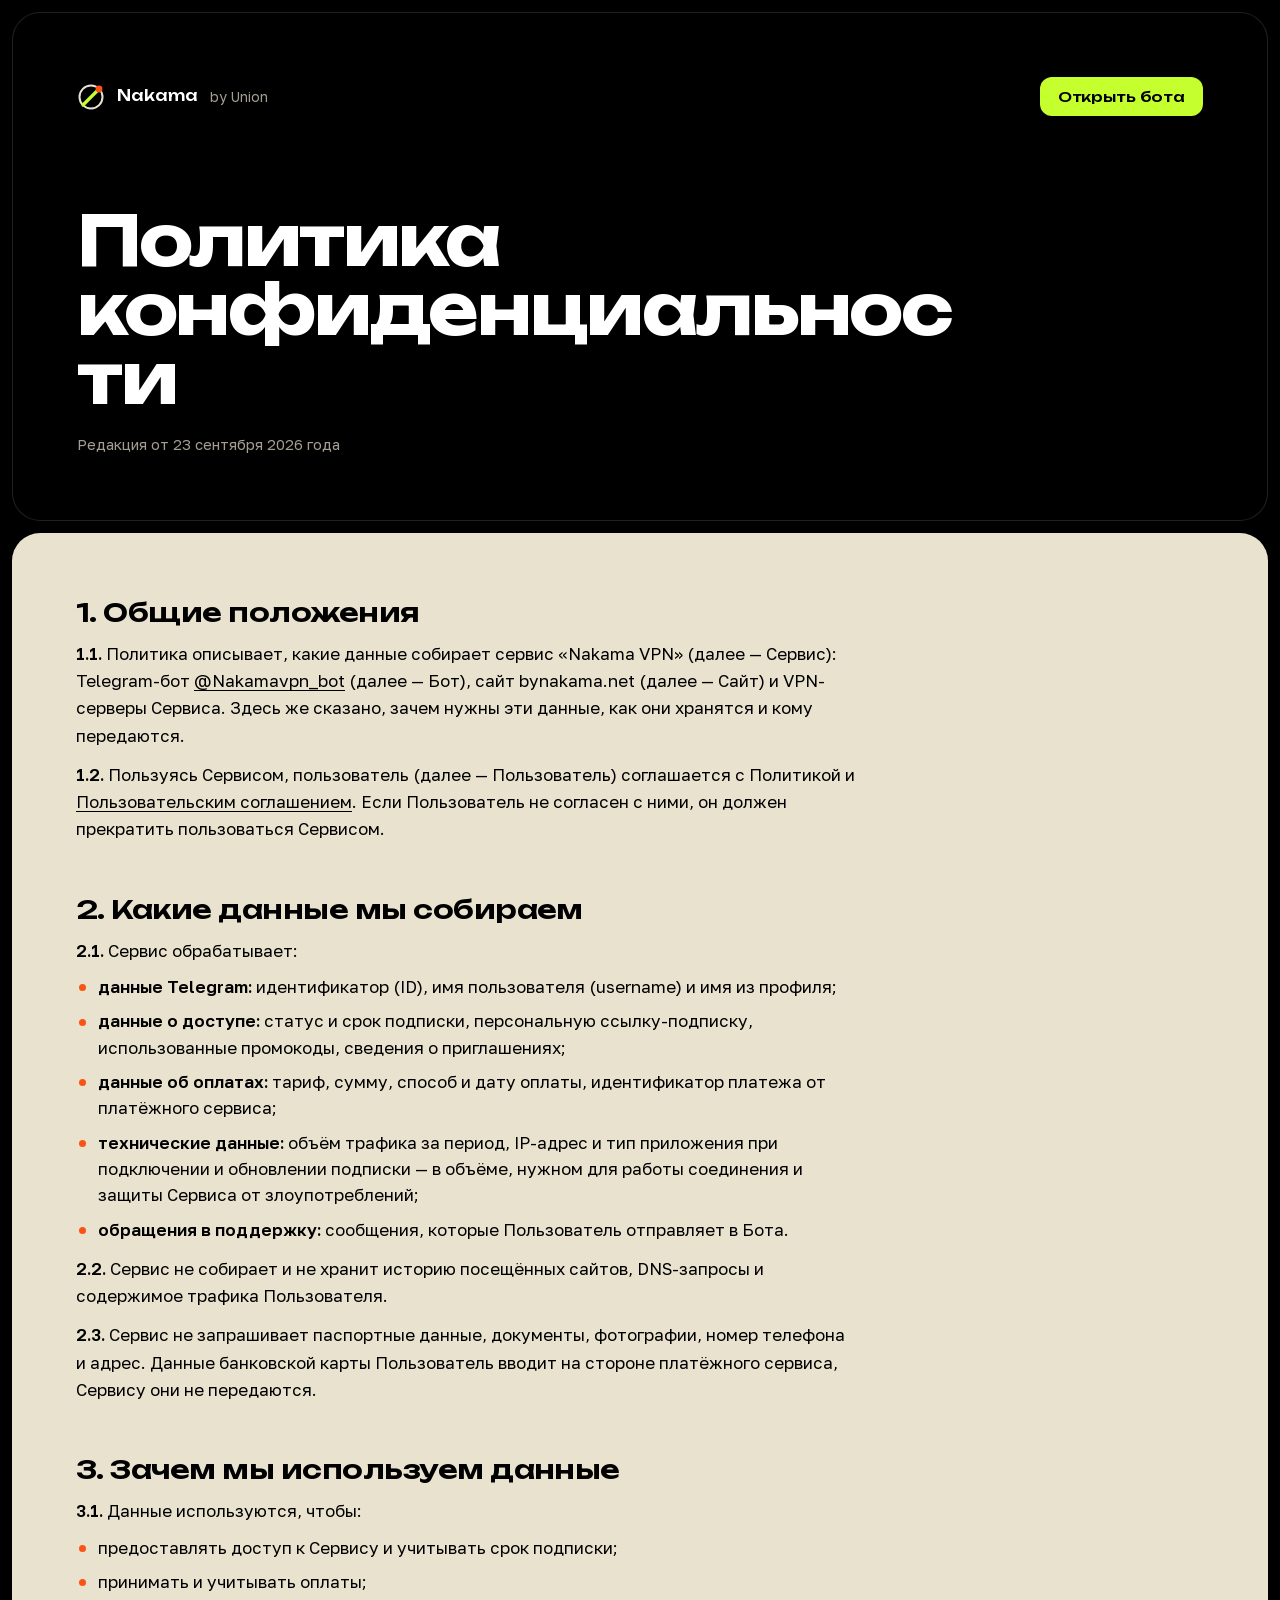
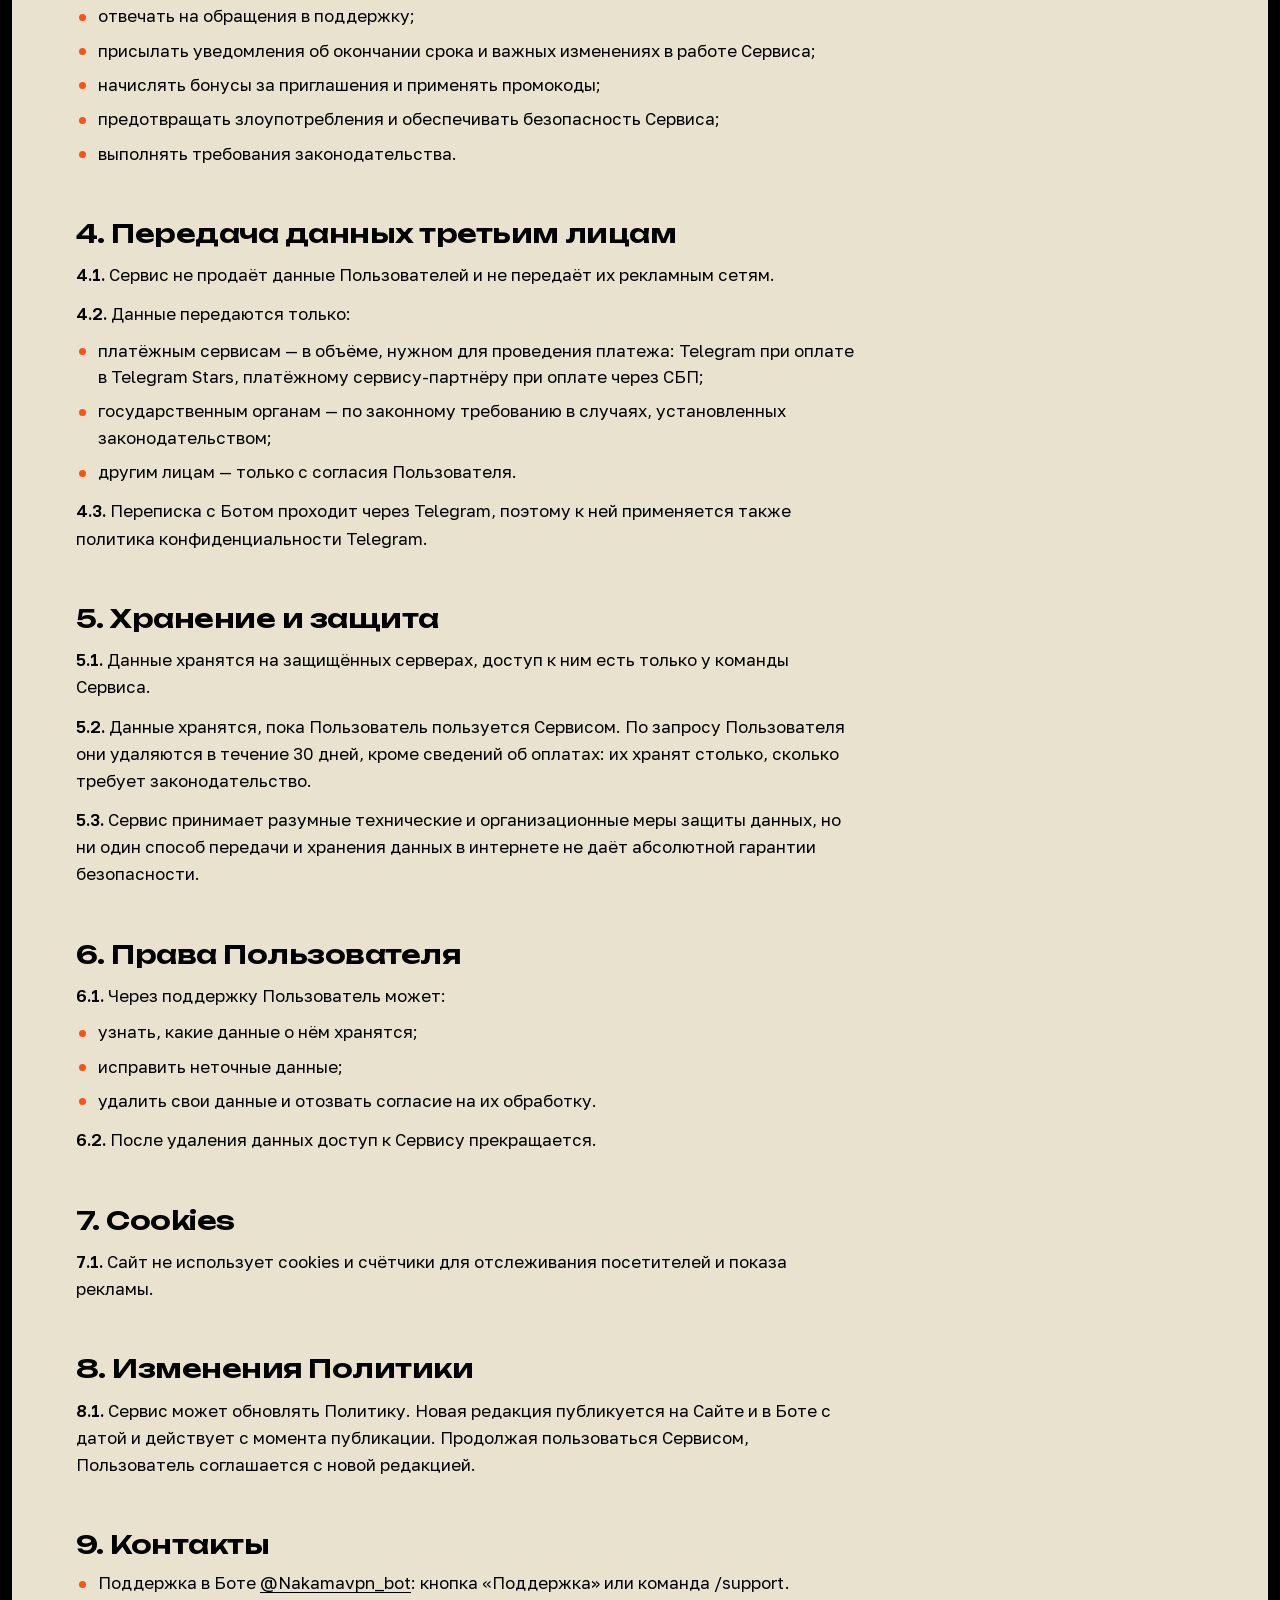
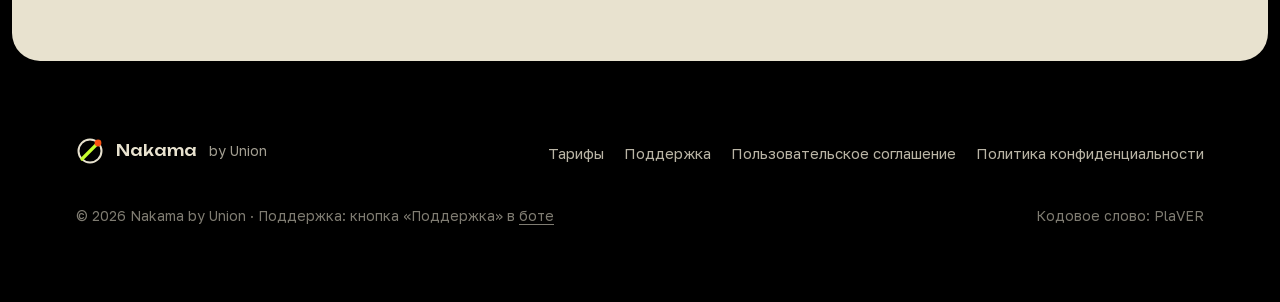
==== commit 0303f108: "Support only through the bot Co-Authored-By: Claude Opus 5.5 <noreply@anthropic.com>" ====
--- a/privacy/index.html
+++ b/privacy/index.html
@@ -95,7 +95,6 @@
       <h2>9. Контакты</h2>
       <ul>
         <li>Поддержка в Боте <a href="https://t.me/Nakamavpn_bot?start=support">@Nakamavpn_bot</a>: кнопка «Поддержка» или команда /support.</li>
-        <li>Telegram: <a href="https://t.me/ildan_f">@ildan_f</a>.</li>
       </ul>
 
     </article>
@@ -119,7 +118,7 @@
       <a href="../privacy/" aria-current="page">Политика конфиденциальности</a>
     </nav>
     <div class="foot__meta">
-      <span>© 2026 Nakama by Union · Поддержка: <a href="https://t.me/ildan_f">@ildan_f</a> или кнопка «Поддержка» в <a href="https://t.me/Nakamavpn_bot">боте</a></span>
+      <span>© 2026 Nakama by Union · Поддержка: кнопка «Поддержка» в <a href="https://t.me/Nakamavpn_bot?start=support">боте</a></span>
       <span>Кодовое слово: PlaVER</span>
     </div>
   </footer>
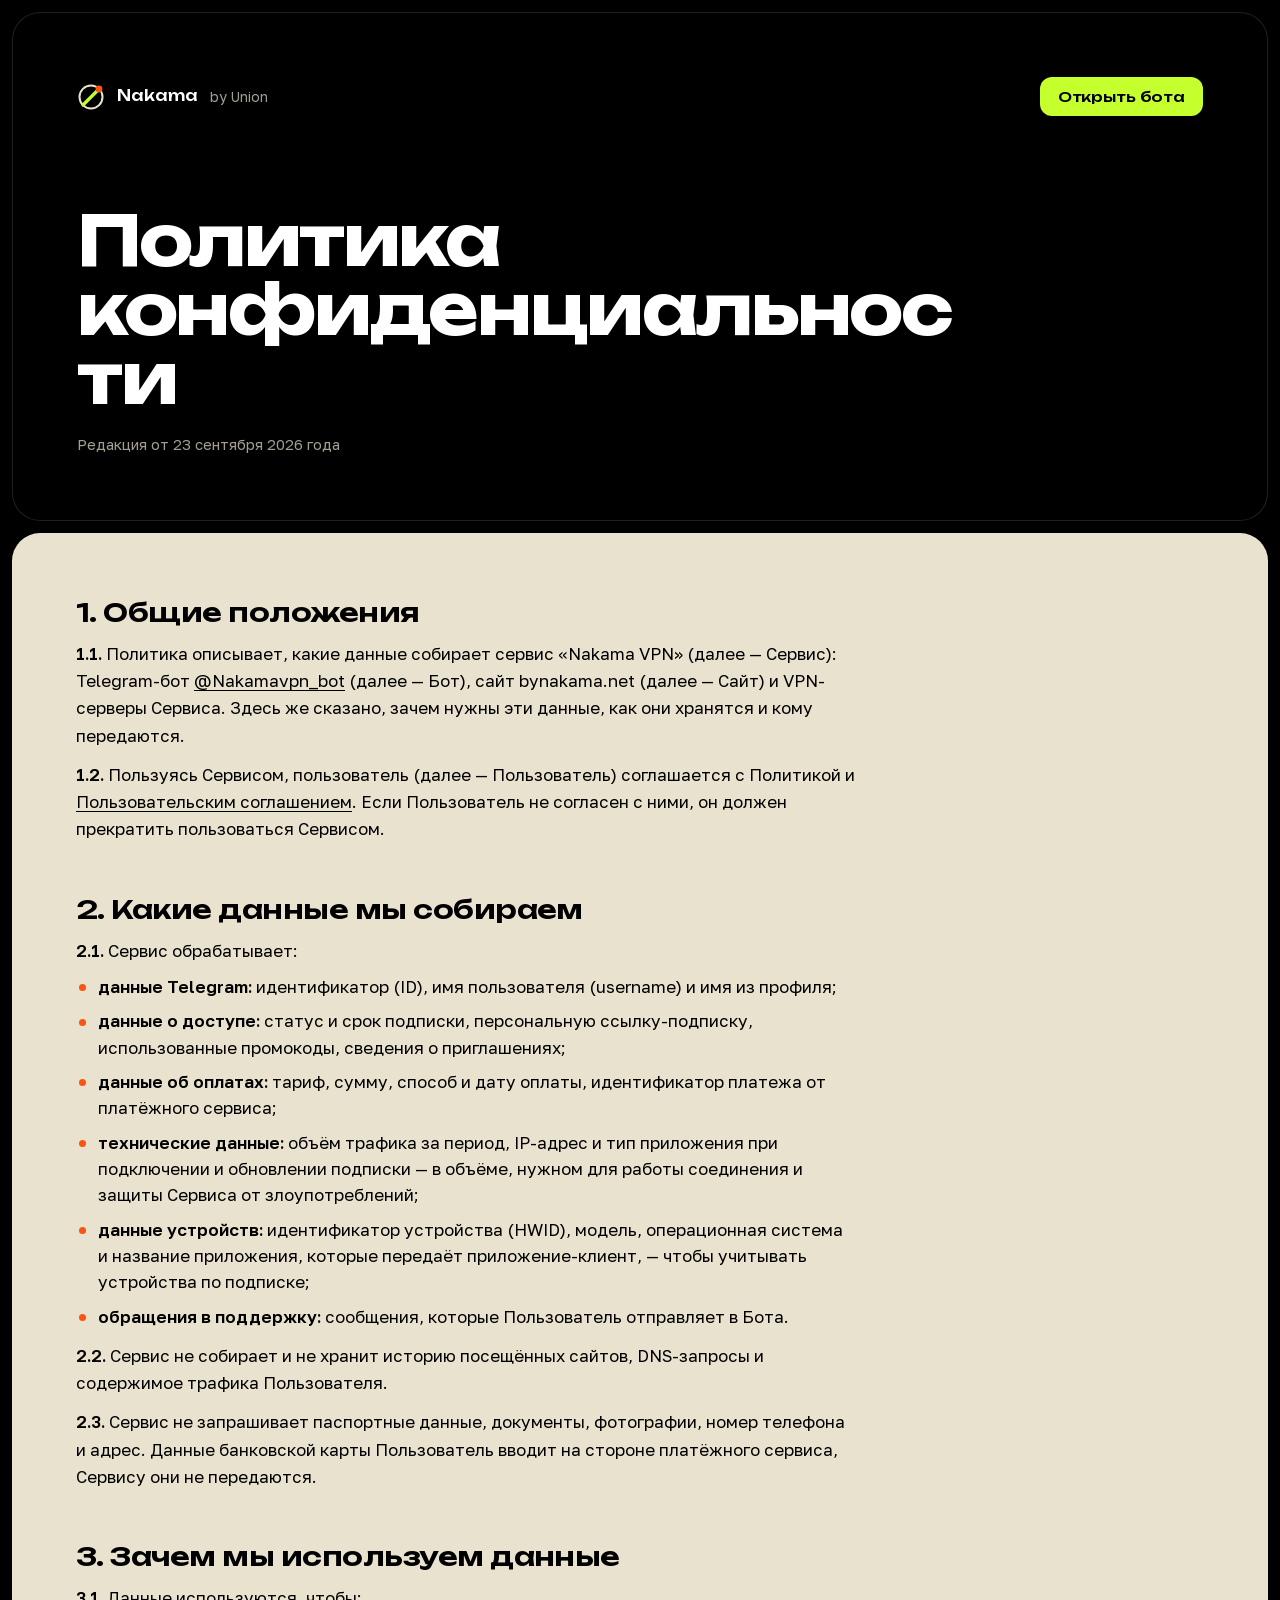
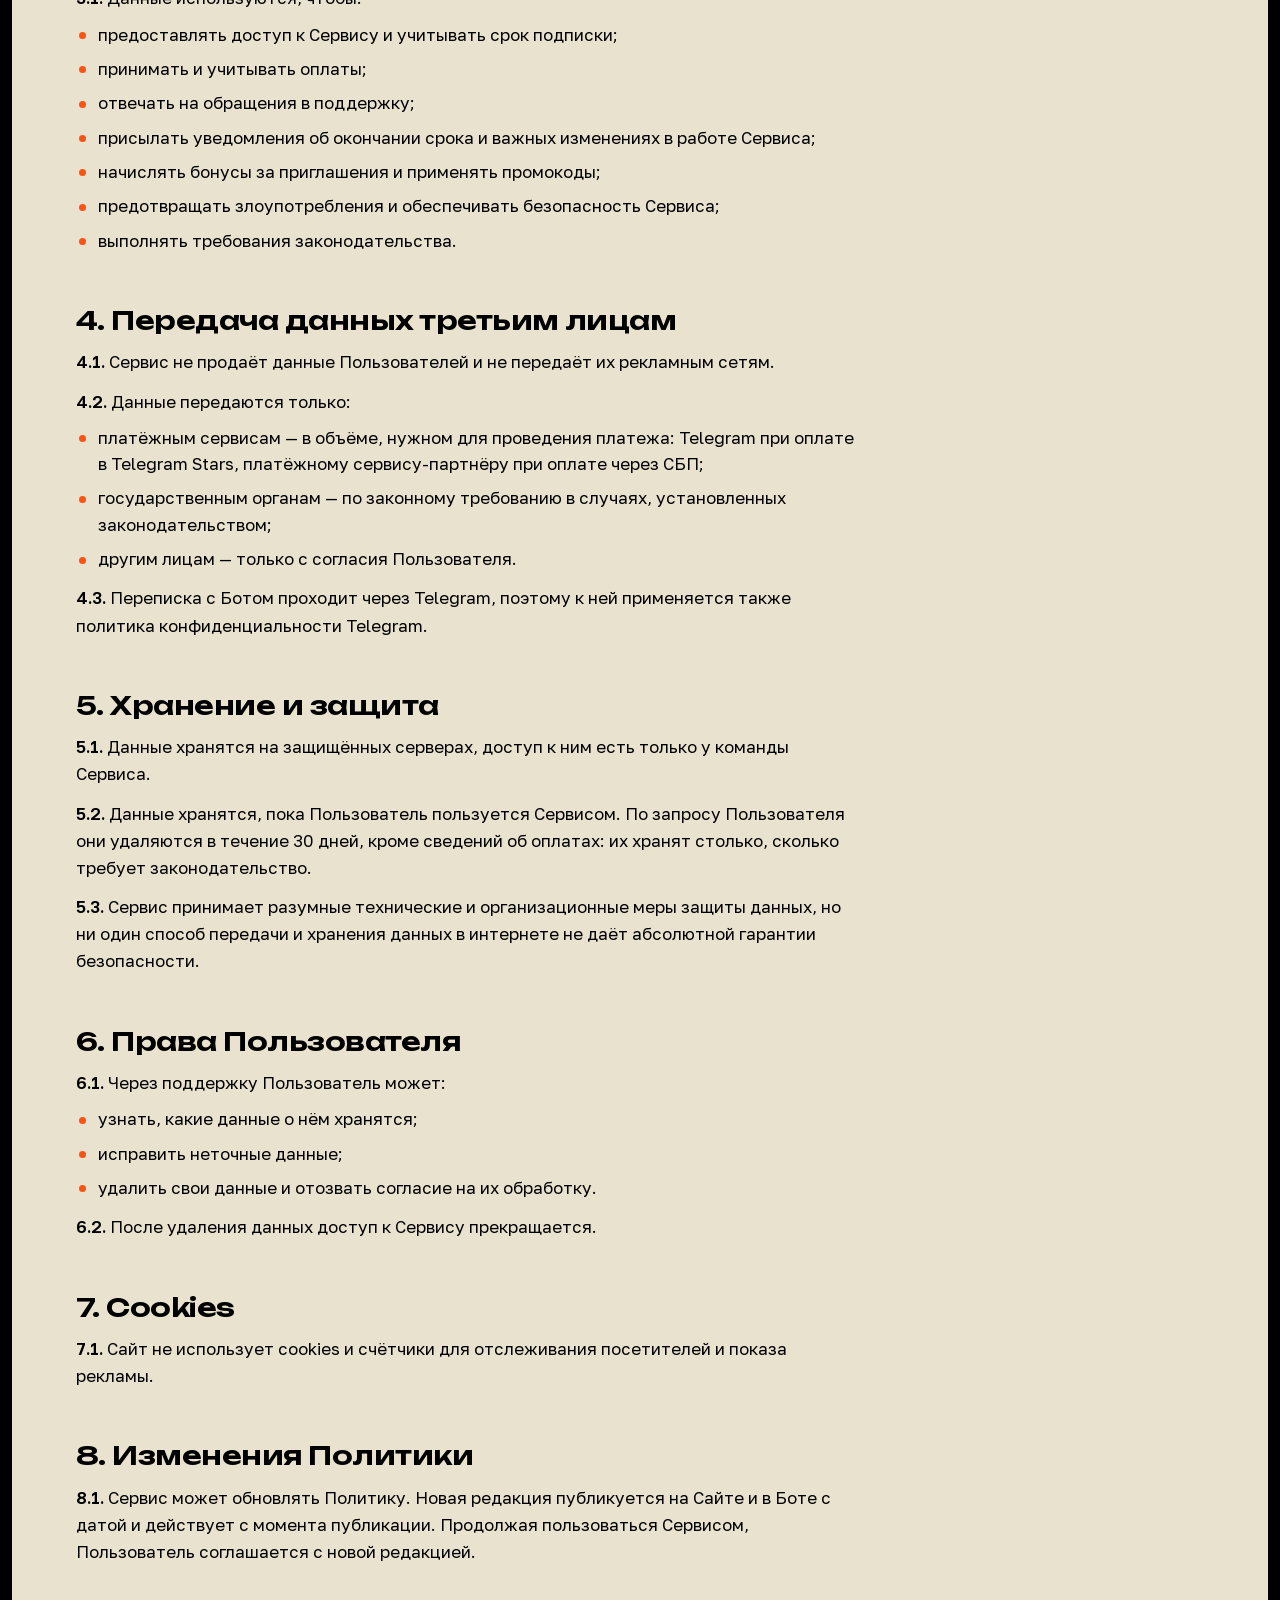
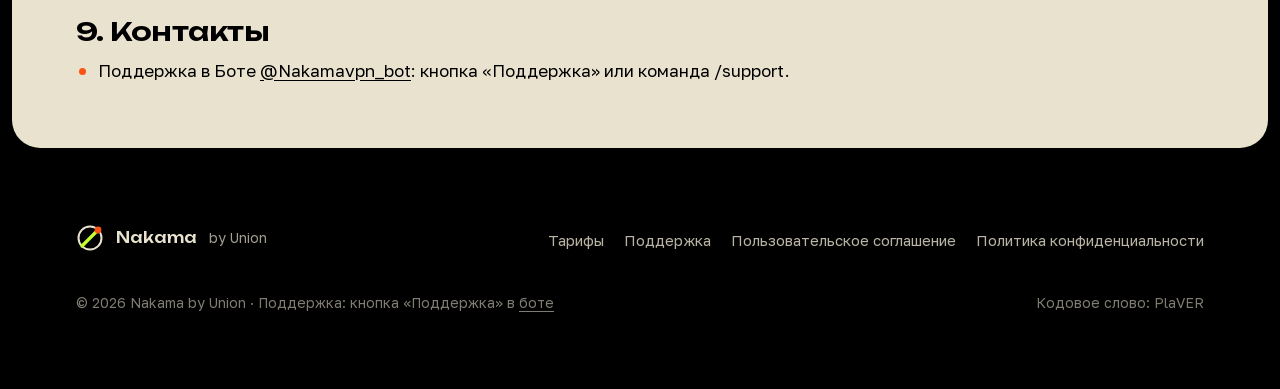
==== commit 5b244eed: "Extra devices for 49 RUB a month, device counting, bonuses for 5 and 10 friends Co-Authored-By: Clau" ====
--- a/privacy/index.html
+++ b/privacy/index.html
@@ -45,6 +45,7 @@
         <li><b>данные о доступе:</b> статус и срок подписки, персональную ссылку-подписку, использованные промокоды, сведения о приглашениях;</li>
         <li><b>данные об оплатах:</b> тариф, сумму, способ и дату оплаты, идентификатор платежа от платёжного сервиса;</li>
         <li><b>технические данные:</b> объём трафика за период, IP-адрес и тип приложения при подключении и обновлении подписки — в объёме, нужном для работы соединения и защиты Сервиса от злоупотреблений;</li>
+        <li><b>данные устройств:</b> идентификатор устройства (HWID), модель, операционная система и название приложения, которые передаёт приложение-клиент, — чтобы учитывать устройства по подписке;</li>
         <li><b>обращения в поддержку:</b> сообщения, которые Пользователь отправляет в Бота.</li>
       </ul>
       <p><span class="n">2.2.</span> Сервис не собирает и не хранит историю посещённых сайтов, DNS-запросы и содержимое трафика Пользователя.</p>
--- a/css/style.css
+++ b/css/style.css
@@ -379,7 +379,7 @@
 .tickets {
   margin-top: clamp(28px, 4vw, 56px);
   display: grid;
-  grid-template-columns: repeat(3, 1fr);
+  grid-template-columns: repeat(4, 1fr);
   gap: var(--gutter);
 }
 .ticket {
@@ -426,7 +426,7 @@
 .ticket__dur {
   font-family: var(--display);
   font-weight: 700;
-  font-size: clamp(24px, 2.3vw, 34px);
+  font-size: clamp(22px, 1.9vw, 30px);
   letter-spacing: -.02em;
   line-height: 1;
 }
@@ -584,9 +584,12 @@
   .hero__grid { grid-template-columns: minmax(0, 1fr) minmax(240px, .7fr); }
 }
 
+/* Четыре билета в ряд помещаются без переноса срока только от ~1250px */
+@media (max-width: 1249px) { .tickets { grid-template-columns: repeat(2, 1fr); } }
+@media (max-width: 700px)  { .tickets { grid-template-columns: 1fr; } }
+
 @media (max-width: 900px) {
   .row, .manifest, .ref, .hero__grid { grid-template-columns: 1fr; }
-  .tickets { grid-template-columns: 1fr; }
   .phone {
     --overlap: 0px;
     justify-self: center;
